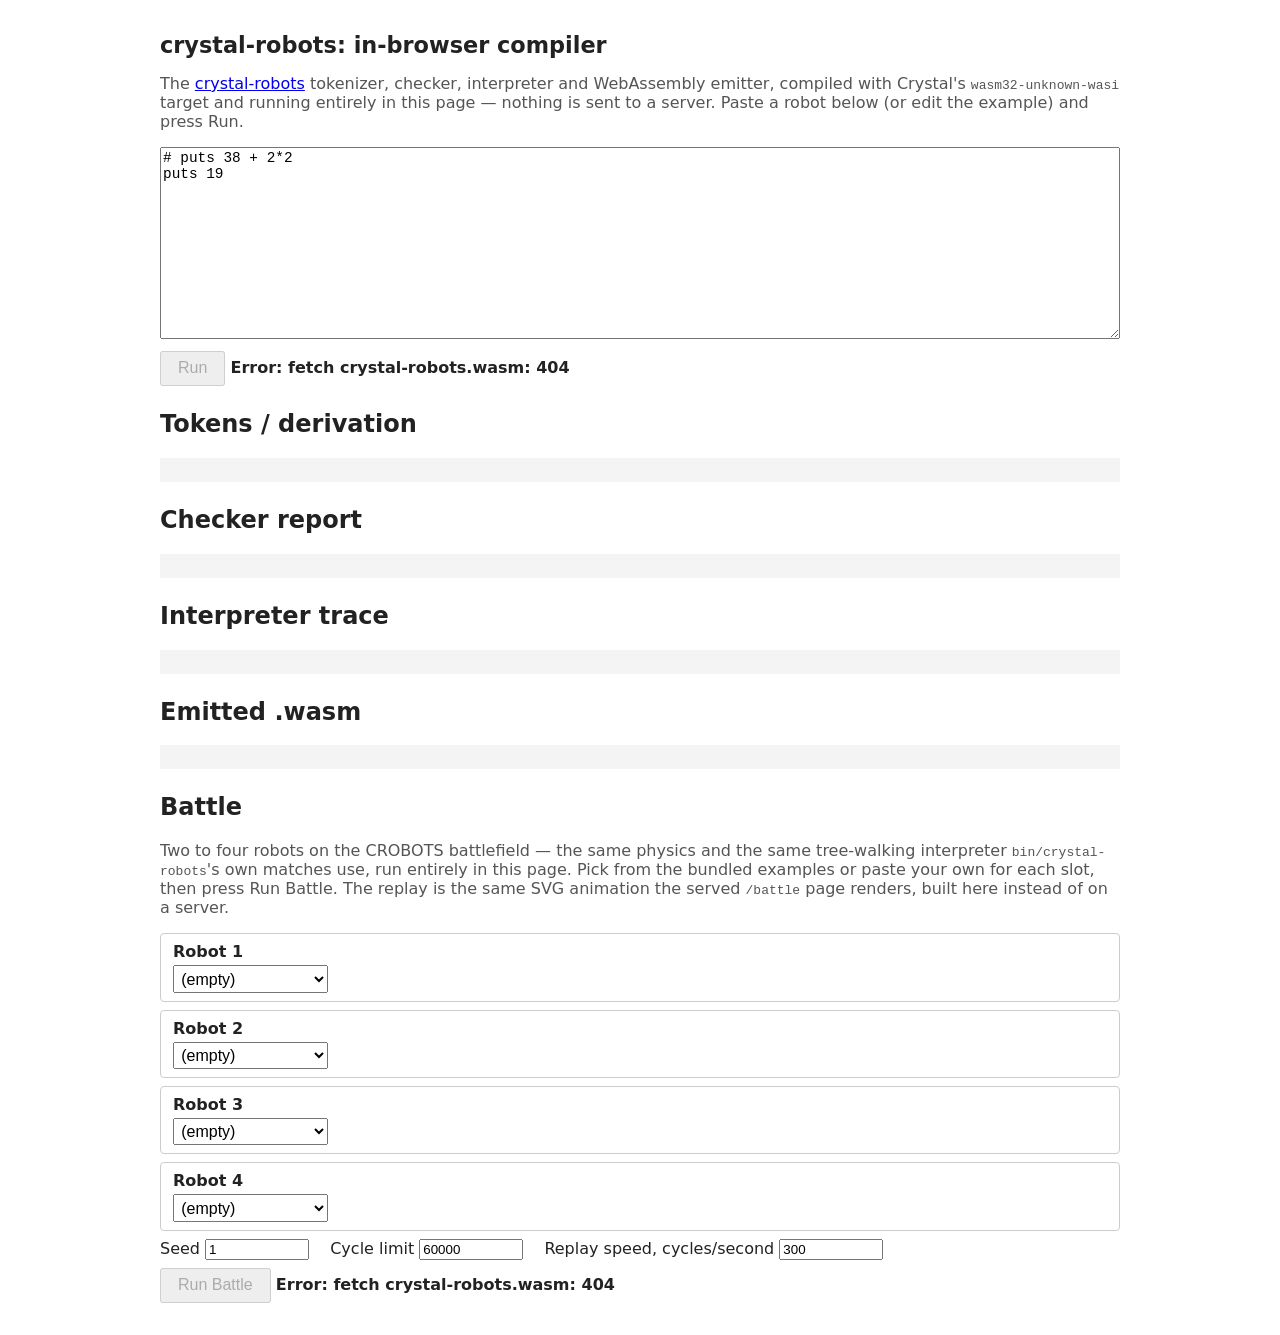
==== site/index.html @ 34306a5d "Phase 5b-2: battle entirely in the browser, no server src/battle/step_robot.cr gives Battle::Robot a" ====
<!doctype html>
<html lang="en">
<head>
<meta charset="utf-8">
<title>crystal-robots: in-browser compiler</title>
<meta name="viewport" content="width=device-width, initial-scale=1">
<style>
  body { font-family: system-ui, sans-serif; max-width: 60rem; margin: 2rem auto; padding: 0 1rem; color: #222; }
  h1 { font-size: 1.4rem; }
  p.lede { color: #555; }
  textarea { width: 100%; height: 12rem; font-family: ui-monospace, monospace; font-size: 0.9rem; box-sizing: border-box; }
  pre { background: #f4f4f4; padding: 0.75rem; overflow-x: auto; white-space: pre-wrap; word-break: break-word; }
  section { margin-top: 1.5rem; }
  #status, #battle-status { font-weight: bold; }
  button { font-size: 1rem; padding: 0.4rem 1rem; margin-top: 0.5rem; }
  .robot-slot { border: 1px solid #ccc; border-radius: 4px; padding: 0.5rem 0.75rem; margin-bottom: 0.5rem; }
  .robot-slot label { display: block; font-weight: bold; margin-bottom: 0.25rem; }
  .robot-slot select { font-size: 1rem; padding: 0.2rem; }
  .robot-slot textarea { height: 8rem; margin-top: 0.5rem; }
  .robot-slot input[type="text"] { font-family: ui-monospace, monospace; margin-top: 0.5rem; padding: 0.2rem; }
  .battle-controls label { margin-right: 1rem; }
  .battle-controls input[type="number"] { width: 6rem; }
  #battle-replay svg { max-width: 100%; height: auto; margin-top: 0.75rem; }
  #battle-standings { list-style: none; padding: 0; margin: 0.5rem 0 0; }
  #battle-standings li { padding: 0.15rem 0; }
  #battle-standings .dead { color: #888; text-decoration: line-through; }
</style>
</head>
<body>
<h1>crystal-robots: in-browser compiler</h1>
<p class="lede">
  The <a href="https://github.com/jadonk/crystal-robots">crystal-robots</a> tokenizer, checker,
  interpreter and WebAssembly emitter, compiled with Crystal's <code>wasm32-unknown-wasi</code>
  target and running entirely in this page &mdash; nothing is sent to a server. Paste a robot
  below (or edit the example) and press Run.
</p>

<textarea id="source" spellcheck="false"># puts 38 + 2*2
puts 19
</textarea>
<div>
  <button id="run" disabled>Run</button>
  <span id="status">Loading&hellip;</span>
</div>

<section>
  <h2>Tokens / derivation</h2>
  <pre id="derivation"></pre>
</section>

<section>
  <h2>Checker report</h2>
  <pre id="problems"></pre>
</section>

<section>
  <h2>Interpreter trace</h2>
  <pre id="interpreter"></pre>
</section>

<section>
  <h2>Emitted .wasm</h2>
  <pre id="wasm"></pre>
</section>

<section id="battle">
  <h2>Battle</h2>
  <p class="lede">
    Two to four robots on the CROBOTS battlefield &mdash; the same physics and the same
    tree-walking interpreter <code>bin/crystal-robots</code>'s own matches use, run entirely in
    this page. Pick from the bundled examples or paste your own for each slot, then press
    Run Battle. The replay is the same SVG animation the served <code>/battle</code> page
    renders, built here instead of on a server.
  </p>

  <div id="battle-slots"></div>

  <div class="battle-controls">
    <label>Seed <input type="number" id="battle-seed" value="1" min="0" step="1"></label>
    <label>Cycle limit <input type="number" id="battle-limit" value="60000" min="15" max="500000" step="1"></label>
    <label>Replay speed, cycles/second <input type="number" id="battle-cps" value="300" min="1" max="20000" step="1"></label>
  </div>
  <div>
    <button id="battle-run" disabled>Run Battle</button>
    <span id="battle-status">Loading&hellip;</span>
  </div>

  <div id="battle-replay"></div>
  <ul id="battle-standings"></ul>
</section>

<script type="module" src="./app.js"></script>
<script type="module" src="./battle.js"></script>
</body>
</html>
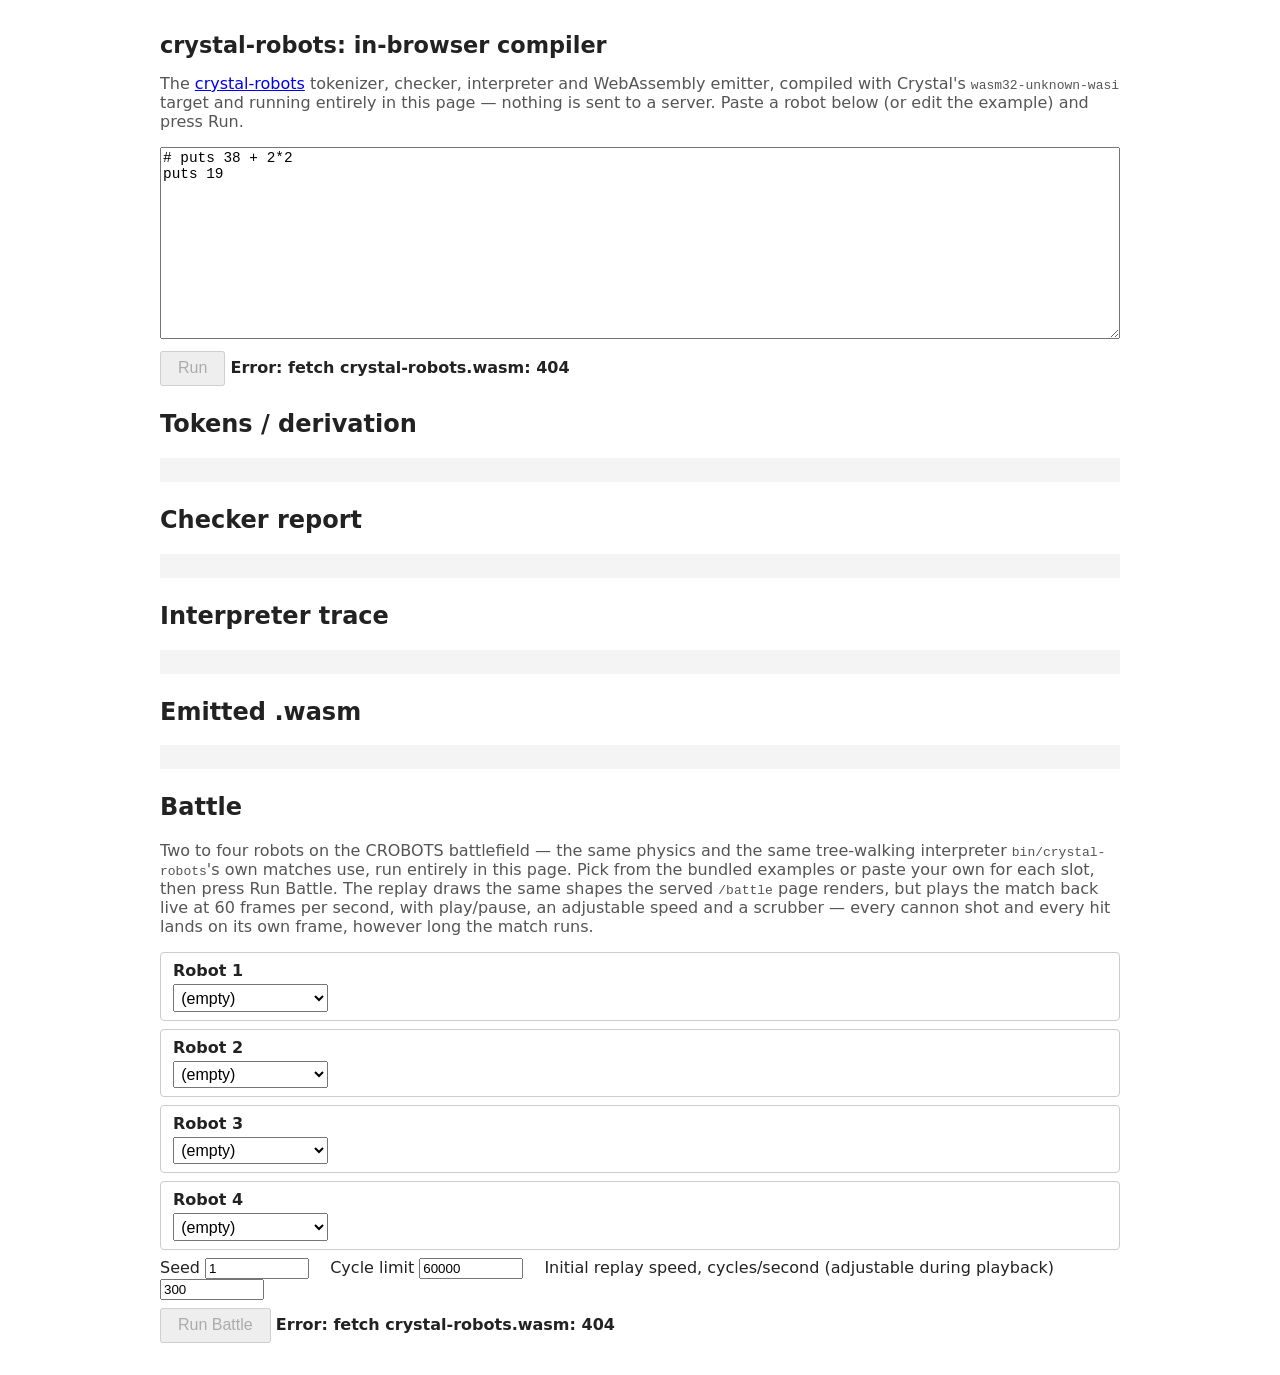
==== commit 6de959d4: "Phase 6: battle playback at real frame rate, event-guaranteed frames (ticket a83cd0a90f) Field now r" ====
--- a/site/index.html
+++ b/site/index.html
@@ -20,6 +20,9 @@
   .robot-slot input[type="text"] { font-family: ui-monospace, monospace; margin-top: 0.5rem; padding: 0.2rem; }
   .battle-controls label { margin-right: 1rem; }
   .battle-controls input[type="number"] { width: 6rem; }
+  .battle-playback-controls { display: flex; align-items: center; gap: 0.75rem; margin-top: 0.5rem; flex-wrap: wrap; }
+  .battle-playback-controls input[type="number"] { width: 6rem; }
+  .battle-scrubber { flex: 1 1 16rem; min-width: 12rem; }
   #battle-replay svg { max-width: 100%; height: auto; margin-top: 0.75rem; }
   #battle-standings { list-style: none; padding: 0; margin: 0.5rem 0 0; }
   #battle-standings li { padding: 0.15rem 0; }
@@ -69,8 +72,10 @@
     Two to four robots on the CROBOTS battlefield &mdash; the same physics and the same
     tree-walking interpreter <code>bin/crystal-robots</code>'s own matches use, run entirely in
     this page. Pick from the bundled examples or paste your own for each slot, then press
-    Run Battle. The replay is the same SVG animation the served <code>/battle</code> page
-    renders, built here instead of on a server.
+    Run Battle. The replay draws the same shapes the served <code>/battle</code> page renders,
+    but plays the match back live at 60 frames per second, with play/pause, an adjustable
+    speed and a scrubber &mdash; every cannon shot and every hit lands on its own frame, however
+    long the match runs.
   </p>
 
   <div id="battle-slots"></div>
@@ -78,7 +83,7 @@
   <div class="battle-controls">
     <label>Seed <input type="number" id="battle-seed" value="1" min="0" step="1"></label>
     <label>Cycle limit <input type="number" id="battle-limit" value="60000" min="15" max="500000" step="1"></label>
-    <label>Replay speed, cycles/second <input type="number" id="battle-cps" value="300" min="1" max="20000" step="1"></label>
+    <label>Initial replay speed, cycles/second (adjustable during playback) <input type="number" id="battle-cps" value="300" min="1" max="20000" step="1"></label>
   </div>
   <div>
     <button id="battle-run" disabled>Run Battle</button>
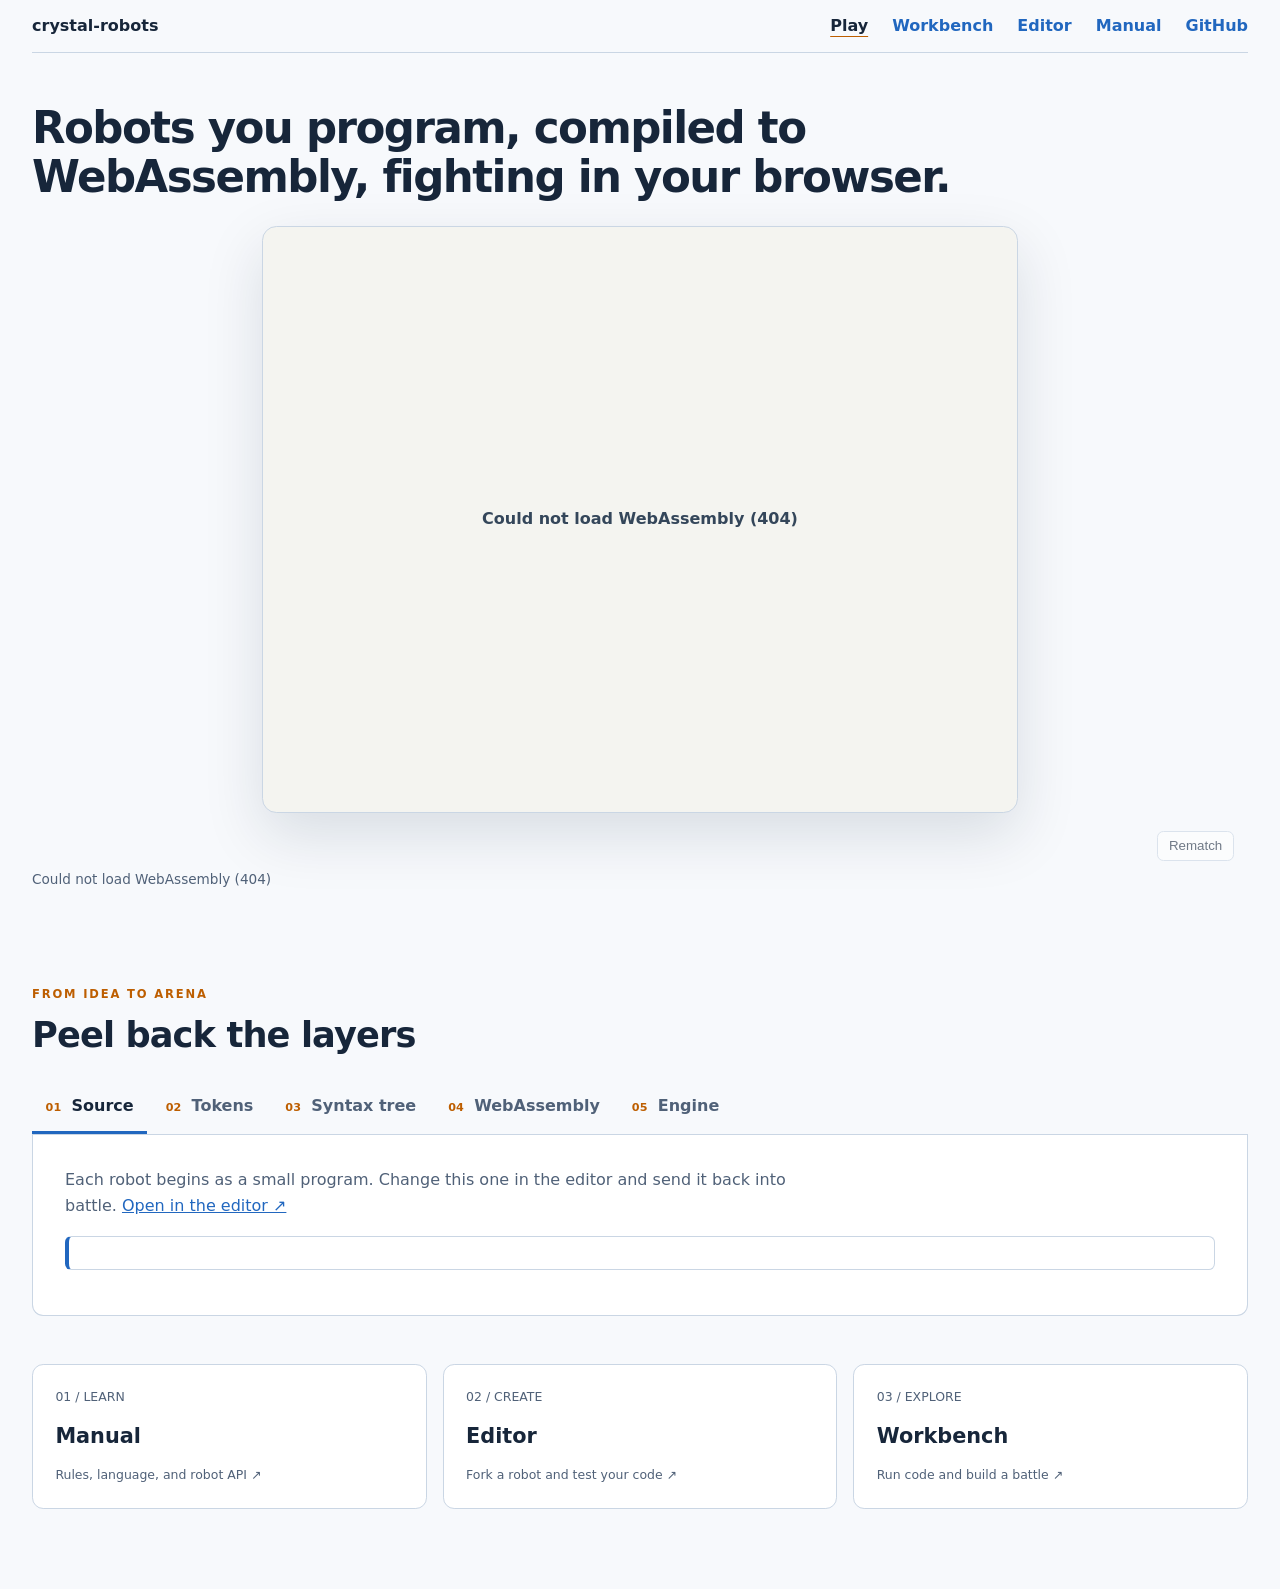
==== commit 93bf5423: "Pages: a landing page that opens on a live battle and peels back to the WebAssembly The front door o" ====
--- a/site/index.html
+++ b/site/index.html
@@ -2,99 +2,51 @@
 <html lang="en">
 <head>
 <meta charset="utf-8">
-<title>crystal-robots: in-browser compiler</title>
 <meta name="viewport" content="width=device-width, initial-scale=1">
-<style>
-  body { font-family: system-ui, sans-serif; max-width: 60rem; margin: 2rem auto; padding: 0 1rem; color: #222; }
-  h1 { font-size: 1.4rem; }
-  p.lede { color: #555; }
-  textarea { width: 100%; height: 12rem; font-family: ui-monospace, monospace; font-size: 0.9rem; box-sizing: border-box; }
-  pre { background: #f4f4f4; padding: 0.75rem; overflow-x: auto; white-space: pre-wrap; word-break: break-word; }
-  section { margin-top: 1.5rem; }
-  #status, #battle-status { font-weight: bold; }
-  button { font-size: 1rem; padding: 0.4rem 1rem; margin-top: 0.5rem; }
-  .robot-slot { border: 1px solid #ccc; border-radius: 4px; padding: 0.5rem 0.75rem; margin-bottom: 0.5rem; }
-  .robot-slot label { display: block; font-weight: bold; margin-bottom: 0.25rem; }
-  .robot-slot select { font-size: 1rem; padding: 0.2rem; }
-  .robot-slot textarea { height: 8rem; margin-top: 0.5rem; }
-  .robot-slot input[type="text"] { font-family: ui-monospace, monospace; margin-top: 0.5rem; padding: 0.2rem; }
-  .battle-controls label { margin-right: 1rem; }
-  .battle-controls input[type="number"] { width: 6rem; }
-  .battle-playback-controls { display: flex; align-items: center; gap: 0.75rem; margin-top: 0.5rem; flex-wrap: wrap; }
-  .battle-playback-controls input[type="number"] { width: 6rem; }
-  .battle-scrubber { flex: 1 1 16rem; min-width: 12rem; }
-  #battle-replay svg { max-width: 100%; height: auto; margin-top: 0.75rem; }
-  #battle-standings { list-style: none; padding: 0; margin: 0.5rem 0 0; }
-  #battle-standings li { padding: 0.15rem 0; }
-  #battle-standings .dead { color: #888; text-decoration: line-through; }
-</style>
+<meta name="theme-color" content="#101b2a">
+<title>crystal-robots · Play</title>
+<link rel="stylesheet" href="./site.css">
 </head>
-<body>
-<h1>crystal-robots: in-browser compiler</h1>
-<p class="lede">
-  The <a href="https://github.com/jadonk/crystal-robots">crystal-robots</a> tokenizer, checker,
-  interpreter and WebAssembly emitter, compiled with Crystal's <code>wasm32-unknown-wasi</code>
-  target and running entirely in this page &mdash; nothing is sent to a server. Paste a robot
-  below (or edit the example) and press Run.
-</p>
-
-<textarea id="source" spellcheck="false"># puts 38 + 2*2
-puts 19
-</textarea>
-<div>
-  <button id="run" disabled>Run</button>
-  <span id="status">Loading&hellip;</span>
-</div>
-
-<section>
-  <h2>Tokens / derivation</h2>
-  <pre id="derivation"></pre>
-</section>
-
-<section>
-  <h2>Checker report</h2>
-  <pre id="problems"></pre>
-</section>
-
-<section>
-  <h2>Interpreter trace</h2>
-  <pre id="interpreter"></pre>
-</section>
-
-<section>
-  <h2>Emitted .wasm</h2>
-  <pre id="wasm"></pre>
-</section>
-
-<section id="battle">
-  <h2>Battle</h2>
-  <p class="lede">
-    Two to four robots on the CROBOTS battlefield &mdash; the same physics and the same
-    tree-walking interpreter <code>bin/crystal-robots</code>'s own matches use, run entirely in
-    this page. Pick from the bundled examples or paste your own for each slot, then press
-    Run Battle. The replay draws the same shapes the served <code>/battle</code> page renders,
-    but plays the match back live at 60 frames per second, with play/pause, an adjustable
-    speed and a scrubber &mdash; every cannon shot and every hit lands on its own frame, however
-    long the match runs.
-  </p>
-
-  <div id="battle-slots"></div>
-
-  <div class="battle-controls">
-    <label>Seed <input type="number" id="battle-seed" value="1" min="0" step="1"></label>
-    <label>Cycle limit <input type="number" id="battle-limit" value="60000" min="15" max="500000" step="1"></label>
-    <label>Initial replay speed, cycles/second (adjustable during playback) <input type="number" id="battle-cps" value="300" min="1" max="20000" step="1"></label>
-  </div>
-  <div>
-    <button id="battle-run" disabled>Run Battle</button>
-    <span id="battle-status">Loading&hellip;</span>
-  </div>
-
-  <div id="battle-replay"></div>
-  <ul id="battle-standings"></ul>
-</section>
-
-<script type="module" src="./app.js"></script>
-<script type="module" src="./battle.js"></script>
+<body class="landing">
+<nav class="site-nav" aria-label="Main navigation">
+  <a class="brand" href="./">crystal-robots</a>
+  <a href="./" aria-current="page">Play</a>
+  <a href="./workbench/">Workbench</a>
+  <a href="./editor/">Editor</a>
+  <a href="./manual/">Manual</a>
+  <a href="https://github.com/jadonk/crystal-robots">GitHub</a>
+</nav>
+<main class="site-shell">
+  <h1 class="landing-headline">Robots you program, compiled to WebAssembly, fighting in your browser.</h1>
+  <section class="arena-section" aria-label="Live battle">
+    <div class="arena-frame"><div id="battle-replay" aria-label="Battle replay"></div><div id="battle-loading" role="status">Preparing the battlefield…</div></div>
+    <div class="arena-meta">
+      <div id="battle-legend" class="battle-legend" aria-label="Choose a robot to inspect"></div>
+      <div class="arena-actions"><button id="rematch" type="button" disabled>Rematch</button><span id="seed-readout"></span></div>
+    </div>
+    <p id="battle-status" class="battle-status" role="status"></p>
+  </section>
+  <section class="layers-section" aria-labelledby="layers-title">
+    <div class="section-heading"><span class="eyebrow">FROM IDEA TO ARENA</span><h2 id="layers-title">Peel back the layers <span id="selected-robot"></span></h2></div>
+    <div class="layer-tabs" role="tablist" aria-label="Robot layers">
+      <button type="button" role="tab" id="tab-source" aria-controls="panel-source" aria-selected="true" data-layer="source"><span>01</span> Source</button>
+      <button type="button" role="tab" id="tab-derivation" aria-controls="panel-derivation" aria-selected="false" data-layer="derivation"><span>02</span> Tokens</button>
+      <button type="button" role="tab" id="tab-ast" aria-controls="panel-ast" aria-selected="false" data-layer="ast"><span>03</span> Syntax tree</button>
+      <button type="button" role="tab" id="tab-wasm" aria-controls="panel-wasm" aria-selected="false" data-layer="wasm"><span>04</span> WebAssembly</button>
+      <button type="button" role="tab" id="tab-engine" aria-controls="panel-engine" aria-selected="false" data-layer="engine"><span>05</span> Engine</button>
+    </div>
+    <div class="layer-panel" id="panel-source" role="tabpanel" aria-labelledby="tab-source"><p>Each robot begins as a small program. Change this one in the editor and send it back into battle. <a id="open-editor" href="./editor/">Open in the editor ↗</a></p><pre id="source-code"></pre></div>
+    <div class="layer-panel" id="panel-derivation" role="tabpanel" aria-labelledby="tab-derivation" hidden><p>Glyphs are compact symbols for tokens and grammar rules; each pass folds part of the string until one program glyph remains.</p><div class="derivation-tools"><button type="button" id="derivation-play">Play passes</button><button type="button" id="derivation-step">Next pass</button><span id="derivation-count"></span></div><pre id="derivation-view"></pre></div>
+    <div class="layer-panel" id="panel-ast" role="tabpanel" aria-labelledby="tab-ast" hidden><p>The final glyph holds a tree of nested expressions and statements. Open a branch to inspect it.</p><div id="ast-view" class="ast-view"></div></div>
+    <div class="layer-panel" id="panel-wasm" role="tabpanel" aria-labelledby="tab-wasm" hidden><p>The compiler emits these exact WebAssembly bytes. Open a section to see its hex; the code section also shows each instruction.</p><div id="wasm-view" class="wasm-view"></div></div>
+    <div class="layer-panel" id="panel-engine" role="tabpanel" aria-labelledby="tab-engine" hidden><p>The engine advances robots one charged cycle at a time, interleaving their work with movement and missile impacts. Read about the <a href="./manual/#battlefield">battlefield</a> and <a href="./manual/#works">how it works</a>.</p><dl id="engine-view" class="engine-stats"></dl></div>
+  </section>
+  <section class="deeper" aria-label="Explore further">
+    <a href="./manual/"><span>01 / LEARN</span><strong>Manual</strong><span>Rules, language, and robot API ↗</span></a>
+    <a href="./editor/"><span>02 / CREATE</span><strong>Editor</strong><span>Fork a robot and test your code ↗</span></a>
+    <a href="./workbench/"><span>03 / EXPLORE</span><strong>Workbench</strong><span>Run code and build a battle ↗</span></a>
+  </section>
+</main>
+<script type="module" src="./landing.js"></script>
 </body>
 </html>
--- a/site/site.css
+++ b/site/site.css
@@ -0,0 +1,138 @@
+:root {
+  color-scheme: light;
+  --page: #f7f9fc;
+  --surface: #fff;
+  --ink: #17263a;
+  --muted: #506178;
+  --line: #cad6e4;
+  --accent: #2167bf; /* blue robot: ROBOT_COLORS #4C97FF */
+  --accent-soft: #e9f3ff;
+  --orange: #bd5e00; /* orange robot: #FF8C1A */
+  --green: #267c32; /* green robot: #59C059 */
+}
+@media (prefers-color-scheme: dark) {
+  :root {
+    color-scheme: dark;
+    --page: #101b2a;
+    --surface: #19283a;
+    --ink: #edf4ff;
+    --muted: #b3c3d7;
+    --line: #41566e;
+    --accent: #83baff;
+    --accent-soft: #203b5b;
+    --orange: #ffb766;
+    --green: #82d589;
+  }
+}
+* { box-sizing: border-box; }
+html { scroll-behavior: smooth; }
+body { margin: 0; padding: 0 16px; background: var(--page); color: var(--ink); font: 1rem/1.65 system-ui, -apple-system, BlinkMacSystemFont, "Segoe UI", sans-serif; overflow-wrap: break-word; }
+a { color: var(--accent); }
+a:hover { text-decoration-thickness: 2px; }
+:focus-visible { outline: 2px solid var(--orange); outline-offset: 3px; }
+.site-nav { max-width: 76rem; margin: auto; padding: .8rem 0; display: flex; flex-wrap: wrap; align-items: center; gap: .5rem 1.5rem; border-bottom: 1px solid var(--line); }
+.site-nav a { font-weight: 650; text-decoration: none; }
+.site-nav a[aria-current="page"] { color: var(--ink); text-decoration: underline; text-decoration-color: var(--orange); text-underline-offset: .3em; }
+.site-nav .brand { color: var(--ink); margin-right: auto; }
+.site-shell { max-width: 76rem; margin: 0 auto; }
+.manual-layout { display: grid; grid-template-columns: minmax(12rem, 15rem) minmax(0, 1fr); gap: clamp(1.5rem, 4vw, 4rem); align-items: start; }
+.manual-toc { position: sticky; top: 1rem; margin-top: 2rem; padding: 1rem; border: 1px solid var(--line); border-radius: .7rem; background: var(--surface); }
+.manual-toc ol { margin: .5rem 0 0; padding-left: 1.3rem; }
+.manual-toc li { margin: .3rem 0; }
+.manual-content { min-width: 0; max-width: 72ch; padding-bottom: 4rem; }
+.manual-content section { margin-top: 3rem; scroll-margin-top: 1rem; }
+h1, h2, h3 { line-height: 1.2; }
+h1 { font-size: clamp(2rem, 5vw, 3rem); margin: 2.5rem 0 .5rem; }
+h2 { font-size: 1.55rem; padding-bottom: .3rem; border-bottom: 1px solid var(--line); }
+h3 { font-size: 1.15rem; }
+p, li { max-width: 72ch; }
+.lede { color: var(--muted); font-size: 1.15rem; }
+pre, code { font-family: ui-monospace, SFMono-Regular, Menlo, Consolas, monospace; }
+pre { max-width: 100%; overflow-x: auto; padding: 1rem; background: var(--surface); border: 1px solid var(--line); border-left: 4px solid var(--accent); border-radius: .4rem; line-height: 1.5; }
+:not(pre) > code { background: var(--accent-soft); padding: .1em .25em; border-radius: .2em; }
+.api-group { margin: 1.5rem 0; }
+.api-list { margin: 0; }
+.api-list > div { border-top: 1px solid var(--line); padding: .7rem 0; }
+.api-list dt { font-weight: 700; color: var(--orange); }
+.api-list dd { margin: .2rem 0 0; }
+.note { border-left: 4px solid var(--green); background: var(--accent-soft); padding: .75rem 1rem; }
+@media (max-width: 700px) {
+  .manual-layout { display: block; }
+  .manual-toc { position: static; margin-top: 1rem; }
+  .manual-toc:not([open]) ol { display: none; }
+}
+
+/* Landing page: the shared tokens and navigation also serve the manual. */
+.landing .site-shell { padding-bottom: 5rem; }
+.landing-headline { max-width: 32ch; margin: clamp(1.5rem, 4vw, 3.5rem) 0 1.5rem; font-size: clamp(1.8rem, 3.4vw, 3.5rem); line-height: 1.12; letter-spacing: -.035em; }
+.arena-section { min-width: 0; }
+.arena-frame { position: relative; width: min(100%, calc(100vh - 9rem)); margin: 0 auto; background: #f4f4f0; border: 1px solid var(--line); border-radius: .9rem; overflow: hidden; box-shadow: 0 22px 60px #0b1d3620; }
+#battle-replay { display: flex; flex-direction: column; min-width: 0; }
+#battle-replay .battle-svg-host { order: -1; width: 100%; line-height: 0; }
+#battle-replay svg { width: 100%; height: auto; display: block; }
+#battle-loading { display: grid; place-items: center; min-height: min(65vw, 65vh); color: #34465a; font-weight: 650; }
+#battle-loading[hidden] { display: none; }
+.landing .battle-playback-controls { display: flex; align-items: center; gap: .65rem; flex-wrap: wrap; padding: .65rem .8rem; background: var(--surface); border-top: 1px solid var(--line); font-size: .8rem; }
+.landing .battle-playback-controls button, .landing .battle-playback-controls input { font: inherit; }
+.landing .battle-playback-controls input[type=number] { width: 4.5rem; }
+.landing .battle-scrubber { flex: 1 1 8rem; min-width: 6rem; }
+.arena-meta { display: flex; align-items: center; justify-content: space-between; gap: 1rem; flex-wrap: wrap; padding: 1.15rem 0 .25rem; }
+.battle-legend { display: flex; flex-wrap: wrap; gap: .45rem; }
+.legend-robot { display: flex; align-items: center; gap: .45rem; padding: .5rem .7rem; border: 1px solid var(--line); border-radius: .5rem; background: var(--surface); color: var(--ink); cursor: pointer; font: inherit; font-size: .83rem; }
+.legend-robot[aria-pressed=true] { border-color: var(--accent); box-shadow: inset 0 0 0 1px var(--accent); background: var(--accent-soft); }
+.robot-swatch { width: .75rem; height: .75rem; border-radius: 50%; flex: none; box-shadow: 0 0 0 1px #0002; }
+.legend-damage { color: var(--muted); white-space: nowrap; }
+.arena-actions { display: flex; align-items: center; gap: .85rem; white-space: nowrap; color: var(--muted); font-size: .85rem; }
+button { cursor: pointer; }
+button:disabled { cursor: wait; opacity: .6; }
+.arena-actions button, .derivation-tools button, .battle-playback-controls button { border: 1px solid var(--line); background: var(--surface); color: var(--ink); border-radius: .4rem; padding: .4rem .7rem; }
+.arena-actions button:hover, .derivation-tools button:hover, .battle-playback-controls button:hover { border-color: var(--accent); }
+.battle-status { margin: .2rem 0 0; color: var(--muted); font-size: .85rem; }
+.layers-section { margin-top: clamp(3rem, 7vw, 6rem); min-width: 0; }
+.section-heading { margin-bottom: 1.3rem; }
+.eyebrow { color: var(--orange); font-size: .72rem; font-weight: 750; letter-spacing: .16em; }
+.layers-section h2 { margin: .5rem 0; border: 0; font-size: clamp(1.5rem, 3vw, 2.2rem); letter-spacing: -.025em; }
+#selected-robot { color: var(--muted); font-size: .65em; font-weight: 450; }
+.layer-tabs { display: flex; gap: .3rem; overflow-x: auto; max-width: 100%; border-bottom: 1px solid var(--line); }
+.layer-tabs button { flex: 0 0 auto; border: 0; border-bottom: 3px solid transparent; background: transparent; color: var(--muted); padding: .7rem .85rem; font: inherit; font-weight: 650; }
+.layer-tabs button span { color: var(--orange); font-size: .7rem; margin-right: .3rem; }
+.layer-tabs button[aria-selected=true] { color: var(--ink); border-color: var(--accent); }
+.layer-panel { min-width: 0; background: var(--surface); border: 1px solid var(--line); border-top: 0; border-radius: 0 0 .7rem .7rem; padding: clamp(1rem, 3vw, 2rem); }
+.layer-panel[hidden] { display: none; }
+.layer-panel p { color: var(--muted); margin-top: 0; }
+.layer-panel pre { max-height: 30rem; overflow: auto; white-space: pre; overflow-wrap: normal; font-size: .82rem; }
+.derivation-tools { display: flex; align-items: center; flex-wrap: wrap; gap: .5rem; margin-bottom: .6rem; font-size: .85rem; color: var(--muted); }
+.ast-view { max-height: 34rem; overflow: auto; border: 1px solid var(--line); border-radius: .4rem; padding: .7rem; font-family: ui-monospace, SFMono-Regular, Menlo, Consolas, monospace; font-size: .8rem; white-space: nowrap; }
+.ast-view ul { list-style: none; padding-left: 1.2rem; border-left: 1px solid var(--line); margin: .2rem 0 .2rem .5rem; }
+.ast-view li { max-width: none; }
+.ast-view summary { cursor: pointer; }
+.wasm-view { min-width: 0; }
+.wasm-view details { border-top: 1px solid var(--line); padding: .5rem 0; }
+.wasm-view summary { cursor: pointer; font-weight: 650; }
+.wasm-view pre { max-height: 20rem; }
+.engine-stats { display: grid; grid-template-columns: minmax(8rem, 12rem) minmax(0, 1fr); gap: 0 1rem; margin: 1.5rem 0 0; }
+.engine-stats dt, .engine-stats dd { border-top: 1px solid var(--line); padding: .65rem 0; margin: 0; }
+.engine-stats dt { color: var(--muted); }
+.deeper { display: grid; grid-template-columns: repeat(3, minmax(0, 1fr)); gap: 1rem; margin-top: 3rem; }
+.deeper a { display: flex; flex-direction: column; gap: .7rem; min-width: 0; padding: 1.4rem; border: 1px solid var(--line); border-radius: .7rem; background: var(--surface); color: var(--ink); text-decoration: none; }
+.deeper a:hover { border-color: var(--accent); transform: translateY(-2px); }
+.deeper a span { color: var(--muted); font-size: .78rem; }
+.deeper a strong { font-size: 1.3rem; }
+@media (max-width: 700px) {
+  .site-nav { gap: .25rem .9rem; font-size: .82rem; }
+  .site-nav .brand { flex-basis: 100%; }
+  .landing-headline { margin-top: 1.5rem; }
+  .arena-meta { align-items: flex-start; }
+  .battle-legend { display: grid; grid-template-columns: repeat(2, minmax(0, 1fr)); width: 100%; }
+  .legend-robot { min-width: 0; flex-wrap: wrap; }
+  .deeper { grid-template-columns: 1fr; }
+}
+@media (max-width: 390px) {
+  .legend-robot { font-size: .76rem; padding: .4rem; }
+  .legend-damage { width: 100%; padding-left: 1.2rem; }
+}
+@media (prefers-reduced-motion: reduce) {
+  html { scroll-behavior: auto; }
+  .deeper a:hover { transform: none; }
+  *, *::before, *::after { animation-duration: .01ms !important; transition-duration: .01ms !important; }
+}
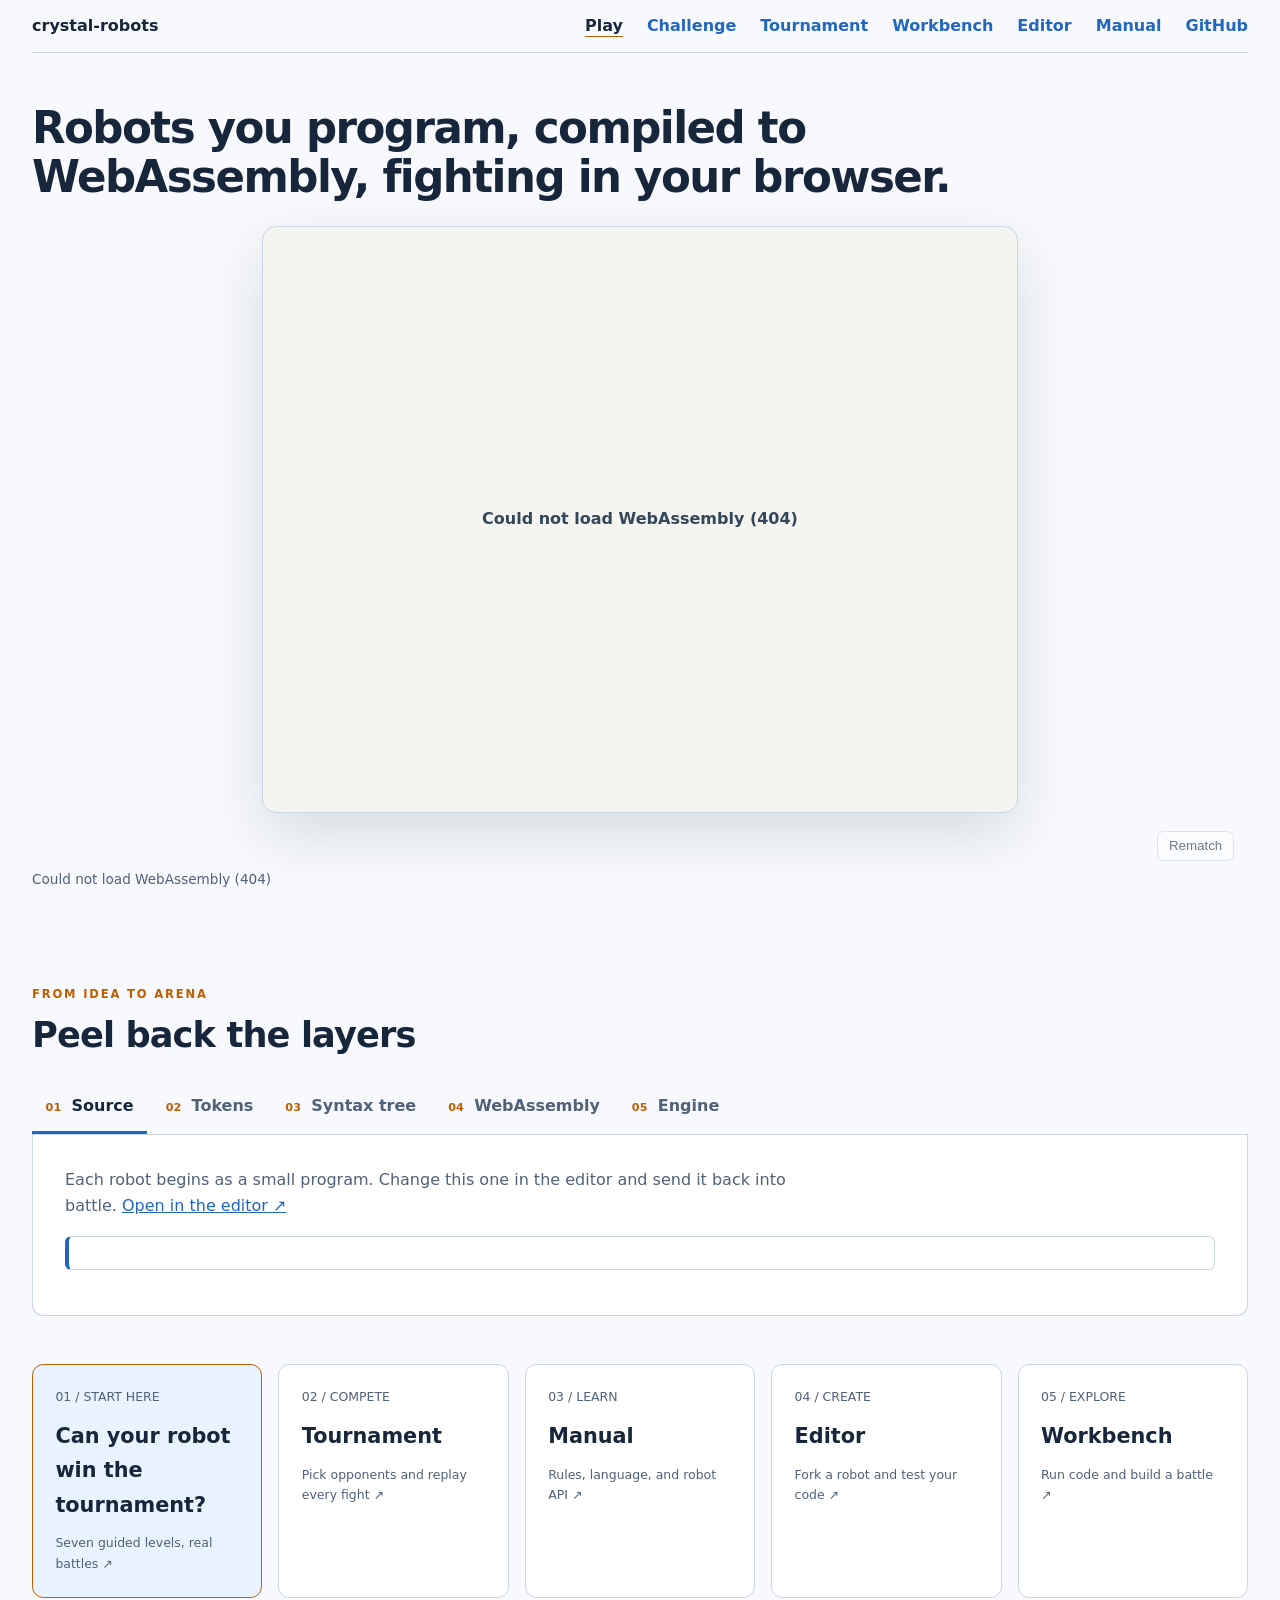
==== commit 74c7a631: "Pages: a tournament page and a seven-level robot challenge site/tournament/: pick 3 to 8 entrants fr" ====
--- a/site/index.html
+++ b/site/index.html
@@ -11,6 +11,8 @@
 <nav class="site-nav" aria-label="Main navigation">
   <a class="brand" href="./">crystal-robots</a>
   <a href="./" aria-current="page">Play</a>
+  <a href="./challenge/">Challenge</a>
+  <a href="./tournament/">Tournament</a>
   <a href="./workbench/">Workbench</a>
   <a href="./editor/">Editor</a>
   <a href="./manual/">Manual</a>
@@ -42,9 +44,11 @@
     <div class="layer-panel" id="panel-engine" role="tabpanel" aria-labelledby="tab-engine" hidden><p>The engine advances robots one charged cycle at a time, interleaving their work with movement and missile impacts. Read about the <a href="./manual/#battlefield">battlefield</a> and <a href="./manual/#works">how it works</a>.</p><dl id="engine-view" class="engine-stats"></dl></div>
   </section>
   <section class="deeper" aria-label="Explore further">
-    <a href="./manual/"><span>01 / LEARN</span><strong>Manual</strong><span>Rules, language, and robot API ↗</span></a>
-    <a href="./editor/"><span>02 / CREATE</span><strong>Editor</strong><span>Fork a robot and test your code ↗</span></a>
-    <a href="./workbench/"><span>03 / EXPLORE</span><strong>Workbench</strong><span>Run code and build a battle ↗</span></a>
+    <a class="primary-card" href="./challenge/"><span>01 / START HERE</span><strong>Can your robot win the tournament?</strong><span>Seven guided levels, real battles ↗</span></a>
+    <a href="./tournament/"><span>02 / COMPETE</span><strong>Tournament</strong><span>Pick opponents and replay every fight ↗</span></a>
+    <a href="./manual/"><span>03 / LEARN</span><strong>Manual</strong><span>Rules, language, and robot API ↗</span></a>
+    <a href="./editor/"><span>04 / CREATE</span><strong>Editor</strong><span>Fork a robot and test your code ↗</span></a>
+    <a href="./workbench/"><span>05 / EXPLORE</span><strong>Workbench</strong><span>Run code and build a battle ↗</span></a>
   </section>
 </main>
 <script type="module" src="./landing.js"></script>
--- a/site/site.css
+++ b/site/site.css
@@ -136,3 +136,63 @@
   .deeper a:hover { transform: none; }
   *, *::before, *::after { animation-duration: .01ms !important; transition-duration: .01ms !important; }
 }
+
+/* Tournament and challenge */
+.activity { padding-bottom: 4rem; }
+.activity form, .challenge-goal { padding: 1rem; border: 1px solid var(--line); border-radius: .7rem; background: var(--surface); }
+.activity fieldset { border: 0; padding: 0 0 .8rem; margin: 0; }
+.activity legend { font-weight: 700; margin-bottom: .5rem; }
+.activity input, .activity button, .activity textarea { font: inherit; }
+.activity input[type=number] { width: 8rem; max-width: 100%; padding: .35rem; }
+.activity button { padding: .35rem .65rem; border: 1px solid var(--line); border-radius: .4rem; color: var(--ink); background: var(--surface); }
+.activity button:hover { border-color: var(--accent); }
+.entrant-picker { display: grid; grid-template-columns: repeat(auto-fit, minmax(min(100%, 13rem), 1fr)); gap: .5rem; }
+.entrant { display: grid; grid-template-columns: auto 1fr; gap: 0 .5rem; padding: .5rem; border: 1px solid var(--line); border-radius: .4rem; cursor: pointer; }
+.entrant input { grid-row: span 2; }
+.entrant small { color: var(--muted); line-height: 1.3; display: -webkit-box; -webkit-line-clamp: 2; -webkit-box-orient: vertical; overflow: hidden; }
+.fight-list { display: flex; flex-wrap: wrap; gap: .4rem; }
+.activity .fight-link { display: block; max-width: 100%; text-align: left; font-size: .85rem; overflow-wrap: anywhere; }
+.activity table { border-collapse: collapse; width: min(100%, 32rem); margin: 1rem 0; }
+.activity caption { text-align: left; font-weight: 700; }
+.activity th, .activity td { padding: .3rem .6rem; border-bottom: 1px solid var(--line); text-align: left; }
+.bracket { display: flex; align-items: stretch; gap: 1rem; min-width: 0; }
+.bracket-round { flex: 1 1 0; min-width: 0; display: flex; flex-direction: column; justify-content: space-around; gap: 1rem; }
+.bracket-match { position: relative; min-width: 0; padding: .5rem; border: 1px solid var(--line); border-radius: .5rem; background: var(--surface); }
+.bracket-match::after { content: ""; position: absolute; left: 100%; top: 50%; width: 1rem; border-top: 1px solid var(--line); }
+.bracket-round:last-child .bracket-match::after { display: none; }
+.bracket-match .winner { color: var(--green); font-weight: 700; }
+.match-games { margin-top: .4rem; padding-top: .4rem; border-top: 1px solid var(--line); display: grid; gap: .3rem; }
+.champion { font-size: 1.6rem; font-weight: 750; }
+.replay { max-width: min(100%, 38rem); }
+.replay svg { display: block; width: 100%; height: auto; }
+.replay .battle-playback-controls { display: flex; flex-wrap: wrap; gap: .5rem; align-items: center; }
+.replay .battle-playback-controls input[type=range] { flex: 1 1 8rem; min-width: 0; }
+.level-nav { display: flex; flex-wrap: wrap; gap: .4rem; margin: 1rem 0; }
+.level-nav button[aria-current=step] { background: var(--accent-soft); border-color: var(--accent); }
+.challenge-goal { margin-bottom: 1rem; }
+.challenge-goal h2 { margin-top: .3rem; }
+.challenge-layout { display: grid; grid-template-columns: minmax(0, 2fr) minmax(14rem, 1fr); gap: 1rem; }
+.challenge-layout > * { min-width: 0; }
+.challenge-layout .cheat-pane { max-height: 33rem; overflow: auto; padding: .7rem; border: 1px solid var(--line); border-radius: .5rem; background: var(--surface); }
+.challenge-layout .cheat-pane ul { padding-left: 1.2rem; }
+.challenge-layout .cheat-pane li { font-size: .85rem; margin: .3rem 0; }
+.code-frame { display: flex; min-width: 0; border: 1px solid var(--line); border-radius: .4rem; overflow: hidden; }
+.gutter { flex: none; list-style: none; margin: 0; padding: .5rem .4rem; width: 2.8rem; height: 22rem; overflow: hidden; text-align: right; background: var(--surface); color: var(--muted); font: .85rem/1.4 ui-monospace, monospace; }
+.gutter li.error { color: #b42d2d; font-weight: 700; }
+#editor-source { flex: 1; min-width: 0; height: 22rem; padding: .5rem; resize: vertical; white-space: pre; overflow: auto; background: var(--surface); color: var(--ink); border: 0; font: .85rem/1.4 ui-monospace, monospace; }
+#problems { white-space: pre-wrap; }
+.ok { color: var(--green); } .bad { color: #b42d2d; }
+.deeper { grid-template-columns: repeat(5, minmax(0, 1fr)); }
+.deeper .primary-card { border-color: var(--orange); background: var(--accent-soft); }
+@media (max-width: 700px) {
+  .bracket { display: block; }
+  .bracket-round { display: grid; grid-template-columns: repeat(auto-fit, minmax(min(100%, 12rem), 1fr)); margin-bottom: 1rem; }
+  .bracket-match::after { display: none; }
+  .challenge-layout { grid-template-columns: minmax(0, 1fr); }
+  .deeper { grid-template-columns: 1fr; }
+}
+@media (prefers-color-scheme: dark) {
+  .arena-frame { background: var(--surface); }
+  .battle-svg-host svg > rect:first-of-type { fill: #16283b; stroke: #6d839d; }
+  .battle-svg-host svg g[id^="robot-"] text { fill: #edf4ff; }
+}
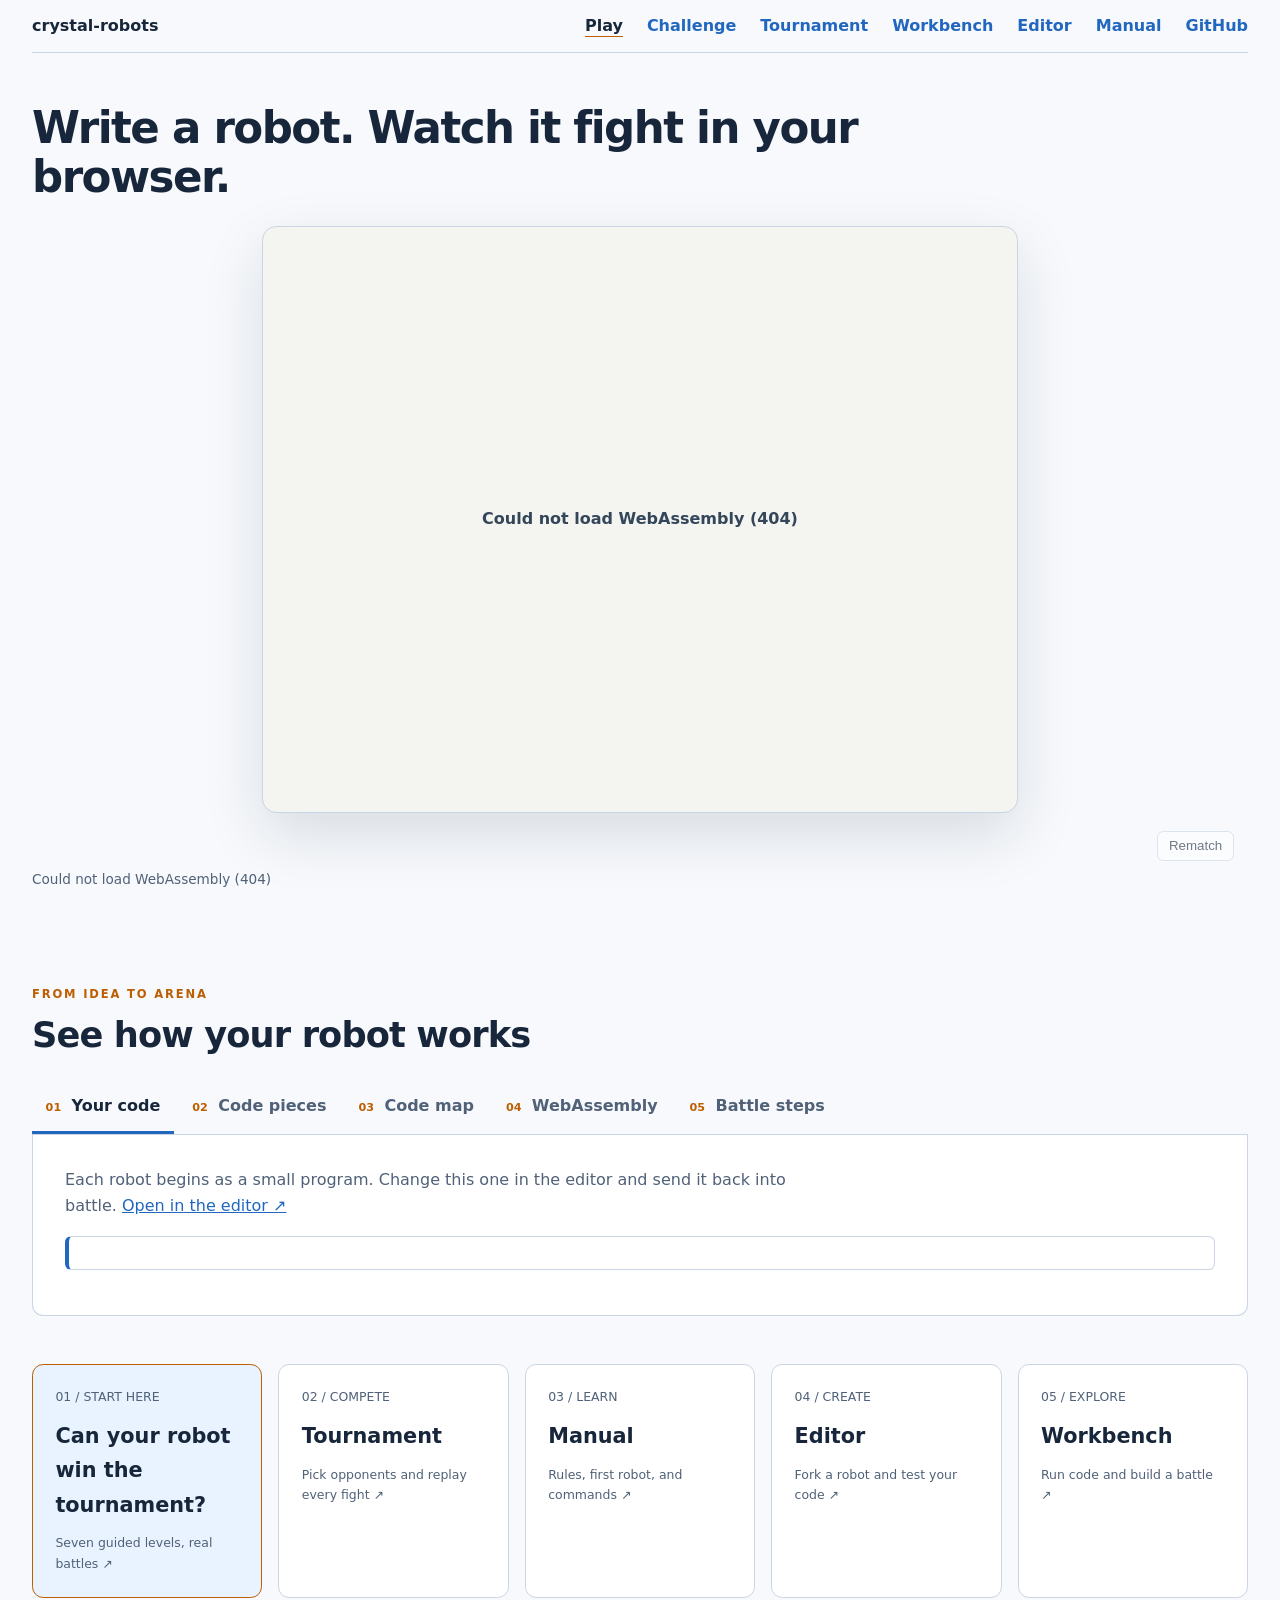
==== commit f499967f: "Plain language for first-time programmers, and a CROBOTS-style manual The public site is for first-t" ====
--- a/site/index.html
+++ b/site/index.html
@@ -3,8 +3,9 @@
 <head>
 <meta charset="utf-8">
 <meta name="viewport" content="width=device-width, initial-scale=1">
+<meta name="description" content="Write a robot, watch it fight, and explore how its instructions work.">
 <meta name="theme-color" content="#101b2a">
-<title>crystal-robots · Play</title>
+<title>Write a robot and watch it fight · crystal-robots</title>
 <link rel="stylesheet" href="./site.css">
 </head>
 <body class="landing">
@@ -19,7 +20,7 @@
   <a href="https://github.com/jadonk/crystal-robots">GitHub</a>
 </nav>
 <main class="site-shell">
-  <h1 class="landing-headline">Robots you program, compiled to WebAssembly, fighting in your browser.</h1>
+  <h1 class="landing-headline">Write a robot. Watch it fight in your browser.</h1>
   <section class="arena-section" aria-label="Live battle">
     <div class="arena-frame"><div id="battle-replay" aria-label="Battle replay"></div><div id="battle-loading" role="status">Preparing the battlefield…</div></div>
     <div class="arena-meta">
@@ -29,24 +30,24 @@
     <p id="battle-status" class="battle-status" role="status"></p>
   </section>
   <section class="layers-section" aria-labelledby="layers-title">
-    <div class="section-heading"><span class="eyebrow">FROM IDEA TO ARENA</span><h2 id="layers-title">Peel back the layers <span id="selected-robot"></span></h2></div>
+    <div class="section-heading"><span class="eyebrow">FROM IDEA TO ARENA</span><h2 id="layers-title">See how your robot works <span id="selected-robot"></span></h2></div>
     <div class="layer-tabs" role="tablist" aria-label="Robot layers">
-      <button type="button" role="tab" id="tab-source" aria-controls="panel-source" aria-selected="true" data-layer="source"><span>01</span> Source</button>
-      <button type="button" role="tab" id="tab-derivation" aria-controls="panel-derivation" aria-selected="false" data-layer="derivation"><span>02</span> Tokens</button>
-      <button type="button" role="tab" id="tab-ast" aria-controls="panel-ast" aria-selected="false" data-layer="ast"><span>03</span> Syntax tree</button>
+      <button type="button" role="tab" id="tab-source" aria-controls="panel-source" aria-selected="true" data-layer="source"><span>01</span> Your code</button>
+      <button type="button" role="tab" id="tab-derivation" aria-controls="panel-derivation" aria-selected="false" data-layer="derivation"><span>02</span> Code pieces</button>
+      <button type="button" role="tab" id="tab-ast" aria-controls="panel-ast" aria-selected="false" data-layer="ast"><span>03</span> Code map</button>
       <button type="button" role="tab" id="tab-wasm" aria-controls="panel-wasm" aria-selected="false" data-layer="wasm"><span>04</span> WebAssembly</button>
-      <button type="button" role="tab" id="tab-engine" aria-controls="panel-engine" aria-selected="false" data-layer="engine"><span>05</span> Engine</button>
+      <button type="button" role="tab" id="tab-engine" aria-controls="panel-engine" aria-selected="false" data-layer="engine"><span>05</span> Battle steps</button>
     </div>
     <div class="layer-panel" id="panel-source" role="tabpanel" aria-labelledby="tab-source"><p>Each robot begins as a small program. Change this one in the editor and send it back into battle. <a id="open-editor" href="./editor/">Open in the editor ↗</a></p><pre id="source-code"></pre></div>
-    <div class="layer-panel" id="panel-derivation" role="tabpanel" aria-labelledby="tab-derivation" hidden><p>Glyphs are compact symbols for tokens and grammar rules; each pass folds part of the string until one program glyph remains.</p><div class="derivation-tools"><button type="button" id="derivation-play">Play passes</button><button type="button" id="derivation-step">Next pass</button><span id="derivation-count"></span></div><pre id="derivation-view"></pre></div>
-    <div class="layer-panel" id="panel-ast" role="tabpanel" aria-labelledby="tab-ast" hidden><p>The final glyph holds a tree of nested expressions and statements. Open a branch to inspect it.</p><div id="ast-view" class="ast-view"></div></div>
-    <div class="layer-panel" id="panel-wasm" role="tabpanel" aria-labelledby="tab-wasm" hidden><p>The compiler emits these exact WebAssembly bytes. Open a section to see its hex; the code section also shows each instruction.</p><div id="wasm-view" class="wasm-view"></div></div>
-    <div class="layer-panel" id="panel-engine" role="tabpanel" aria-labelledby="tab-engine" hidden><p>The engine advances robots one charged cycle at a time, interleaving their work with movement and missile impacts. Read about the <a href="./manual/#battlefield">battlefield</a> and <a href="./manual/#works">how it works</a>.</p><dl id="engine-view" class="engine-stats"></dl></div>
+    <div class="layer-panel" id="panel-derivation" role="tabpanel" aria-labelledby="tab-derivation" hidden><p>The code is split into small pieces. Watch the steps that join them into one set of instructions.</p><div class="derivation-tools"><button type="button" id="derivation-play">Play passes</button><button type="button" id="derivation-step">Next pass</button><span id="derivation-count"></span></div><pre id="derivation-view"></pre></div>
+    <div class="layer-panel" id="panel-ast" role="tabpanel" aria-labelledby="tab-ast" hidden><p>This map shows which instructions belong inside others. Open a branch to explore.</p><div id="ast-view" class="ast-view"></div></div>
+    <div class="layer-panel" id="panel-wasm" role="tabpanel" aria-labelledby="tab-wasm" hidden><p id="wasm-intro">WebAssembly is a fast form of your robot that the browser can run. It pauses so every robot gets a turn. The sections below are parts of that program: “import” means a command it uses from the battle, and “export” means a command it gives back.</p><div id="wasm-view" class="wasm-view"></div></div>
+    <div class="layer-panel" id="panel-engine" role="tabpanel" aria-labelledby="tab-engine" hidden><p>The battle gives robots turns while they move and fire. Read about the <a href="./manual/#battlefield">battlefield</a> and <a href="./manual/#works">how it works</a>.</p><dl id="engine-view" class="engine-stats"></dl></div>
   </section>
   <section class="deeper" aria-label="Explore further">
     <a class="primary-card" href="./challenge/"><span>01 / START HERE</span><strong>Can your robot win the tournament?</strong><span>Seven guided levels, real battles ↗</span></a>
     <a href="./tournament/"><span>02 / COMPETE</span><strong>Tournament</strong><span>Pick opponents and replay every fight ↗</span></a>
-    <a href="./manual/"><span>03 / LEARN</span><strong>Manual</strong><span>Rules, language, and robot API ↗</span></a>
+    <a href="./manual/"><span>03 / LEARN</span><strong>Manual</strong><span>Rules, first robot, and commands ↗</span></a>
     <a href="./editor/"><span>04 / CREATE</span><strong>Editor</strong><span>Fork a robot and test your code ↗</span></a>
     <a href="./workbench/"><span>05 / EXPLORE</span><strong>Workbench</strong><span>Run code and build a battle ↗</span></a>
   </section>
--- a/site/site.css
+++ b/site/site.css
@@ -78,7 +78,7 @@
 .landing .battle-scrubber { flex: 1 1 8rem; min-width: 6rem; }
 .arena-meta { display: flex; align-items: center; justify-content: space-between; gap: 1rem; flex-wrap: wrap; padding: 1.15rem 0 .25rem; }
 .battle-legend { display: flex; flex-wrap: wrap; gap: .45rem; }
-.legend-robot { display: flex; align-items: center; gap: .45rem; padding: .5rem .7rem; border: 1px solid var(--line); border-radius: .5rem; background: var(--surface); color: var(--ink); cursor: pointer; font: inherit; font-size: .83rem; }
+.legend-robot { display: flex; flex-wrap: wrap; align-items: center; gap: .45rem; padding: .5rem .7rem; border: 1px solid var(--line); border-radius: .5rem; background: var(--surface); color: var(--ink); cursor: pointer; font: inherit; font-size: .83rem; }
 .legend-robot[aria-pressed=true] { border-color: var(--accent); box-shadow: inset 0 0 0 1px var(--accent); background: var(--accent-soft); }
 .robot-swatch { width: .75rem; height: .75rem; border-radius: 50%; flex: none; box-shadow: 0 0 0 1px #0002; }
 .legend-damage { color: var(--muted); white-space: nowrap; }
@@ -167,6 +167,11 @@
 .replay svg { display: block; width: 100%; height: auto; }
 .replay .battle-playback-controls { display: flex; flex-wrap: wrap; gap: .5rem; align-items: center; }
 .replay .battle-playback-controls input[type=range] { flex: 1 1 8rem; min-width: 0; }
+.battle-output { box-sizing: border-box; width: 100%; min-width: 0; max-height: 9rem; overflow-y: auto; padding: .55rem .75rem; border: 1px solid var(--line); background: var(--surface); color: var(--ink); font: .85rem/1.45 ui-monospace, monospace; }
+.battle-output-line { overflow-wrap: anywhere; white-space: pre-wrap; }
+.battle-output-name { font-weight: 700; }
+.battle-print-label { pointer-events: none; paint-order: stroke; stroke: var(--surface); stroke-width: 7px; stroke-linejoin: round; font: 700 24px sans-serif; }
+#hint { white-space: pre-wrap; }
 .level-nav { display: flex; flex-wrap: wrap; gap: .4rem; margin: 1rem 0; }
 .level-nav button[aria-current=step] { background: var(--accent-soft); border-color: var(--accent); }
 .challenge-goal { margin-bottom: 1rem; }
@@ -196,3 +201,20 @@
   .battle-svg-host svg > rect:first-of-type { fill: #16283b; stroke: #6d839d; }
   .battle-svg-host svg g[id^="robot-"] text { fill: #edf4ff; }
 }
+
+.legend-engine { flex-basis: 100%; padding-left: 1.2rem; font-size: .72rem; font-weight: 400; opacity: .78; }
+
+.manual-diagram { margin: 1.5rem 0; padding: .8rem; border: 1px solid var(--line); border-radius: .6rem; background: var(--surface); }
+.manual-diagram svg { display: block; width: 100%; max-width: 460px; height: auto; margin: auto; color: var(--ink); }
+.manual-diagram svg text { fill: currentColor; font: 14px system-ui, sans-serif; }
+.manual-diagram svg rect { fill: var(--page); stroke: var(--ink); stroke-width: 2; }
+.manual-diagram svg > circle:not([class]) { fill: var(--accent); }
+.manual-diagram svg > path:not([class]) { fill: none; stroke: var(--accent); stroke-width: 3; }
+.manual-diagram .scan-wedge { fill: var(--accent-soft); stroke: var(--accent); stroke-width: 2; }
+.manual-diagram .robot-blue { fill: var(--accent); }
+.manual-diagram .robot-orange { fill: var(--orange); }
+.manual-diagram .missile-path { fill: none; stroke: var(--orange); stroke-width: 3; stroke-dasharray: 7 5; }
+.manual-diagram .missile { fill: var(--orange); }
+.manual-diagram figcaption { color: var(--muted); font-size: .9rem; margin-top: .5rem; }
+.battle-output { min-height: 2.8rem; padding-top: .8rem; scroll-padding-top: .8rem; }
+.match-games summary { cursor: pointer; font-size: .85rem; }
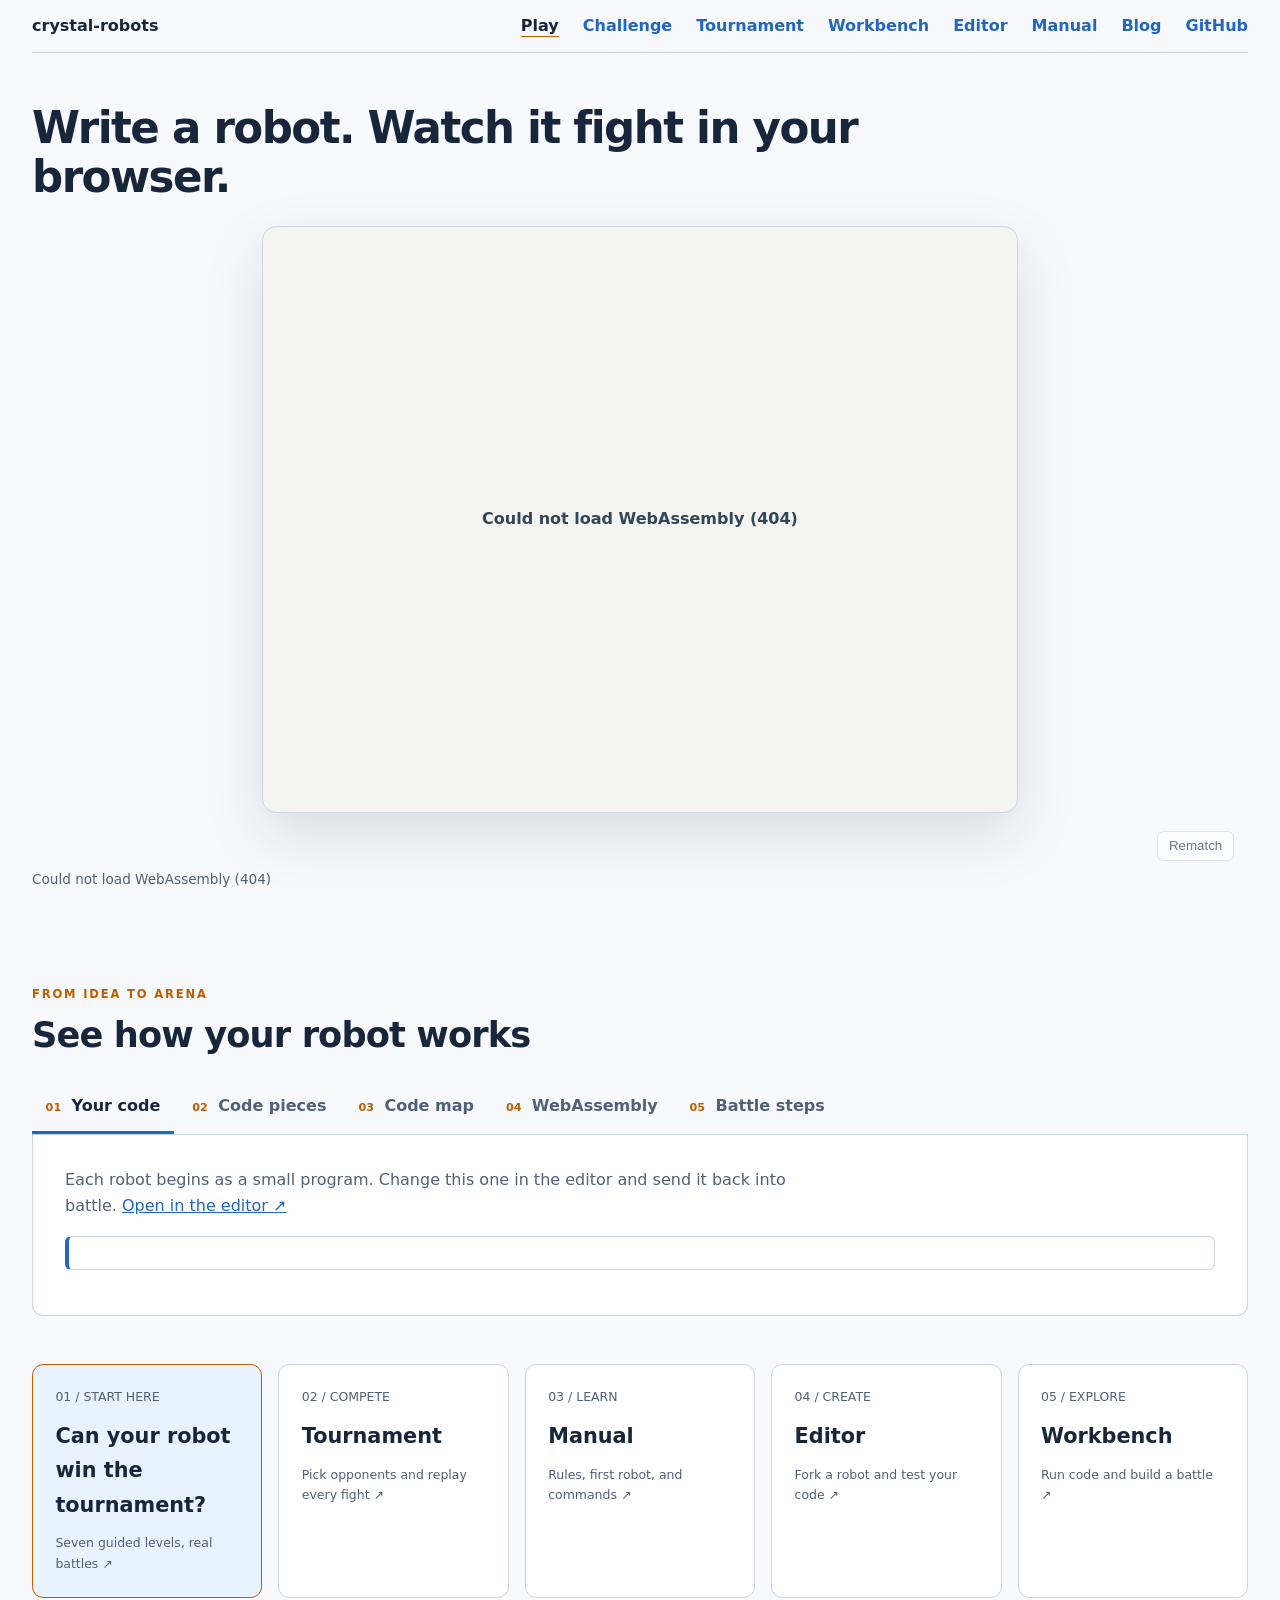
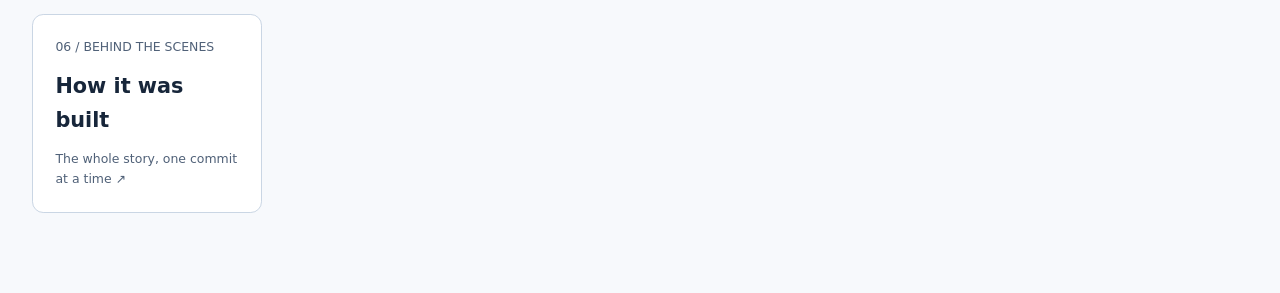
==== commit 52929d5a: "Blog: building crystal-robots, one commit at a time site/blog/ is the long-form story of the project" ====
--- a/site/index.html
+++ b/site/index.html
@@ -7,6 +7,9 @@
 <meta name="theme-color" content="#101b2a">
 <title>Write a robot and watch it fight · crystal-robots</title>
 <link rel="stylesheet" href="./site.css">
+<link rel="icon" href="./favicon.ico" sizes="32x32">
+<link rel="icon" href="./favicon.svg" type="image/svg+xml">
+<link rel="apple-touch-icon" href="./apple-touch-icon.png">
 </head>
 <body class="landing">
 <nav class="site-nav" aria-label="Main navigation">
@@ -17,6 +20,7 @@
   <a href="./workbench/">Workbench</a>
   <a href="./editor/">Editor</a>
   <a href="./manual/">Manual</a>
+  <a href="./blog/">Blog</a>
   <a href="https://github.com/jadonk/crystal-robots">GitHub</a>
 </nav>
 <main class="site-shell">
@@ -50,6 +54,7 @@
     <a href="./manual/"><span>03 / LEARN</span><strong>Manual</strong><span>Rules, first robot, and commands ↗</span></a>
     <a href="./editor/"><span>04 / CREATE</span><strong>Editor</strong><span>Fork a robot and test your code ↗</span></a>
     <a href="./workbench/"><span>05 / EXPLORE</span><strong>Workbench</strong><span>Run code and build a battle ↗</span></a>
+    <a href="./blog/"><span>06 / BEHIND THE SCENES</span><strong>How it was built</strong><span>The whole story, one commit at a time ↗</span></a>
   </section>
 </main>
 <script type="module" src="./landing.js"></script>
